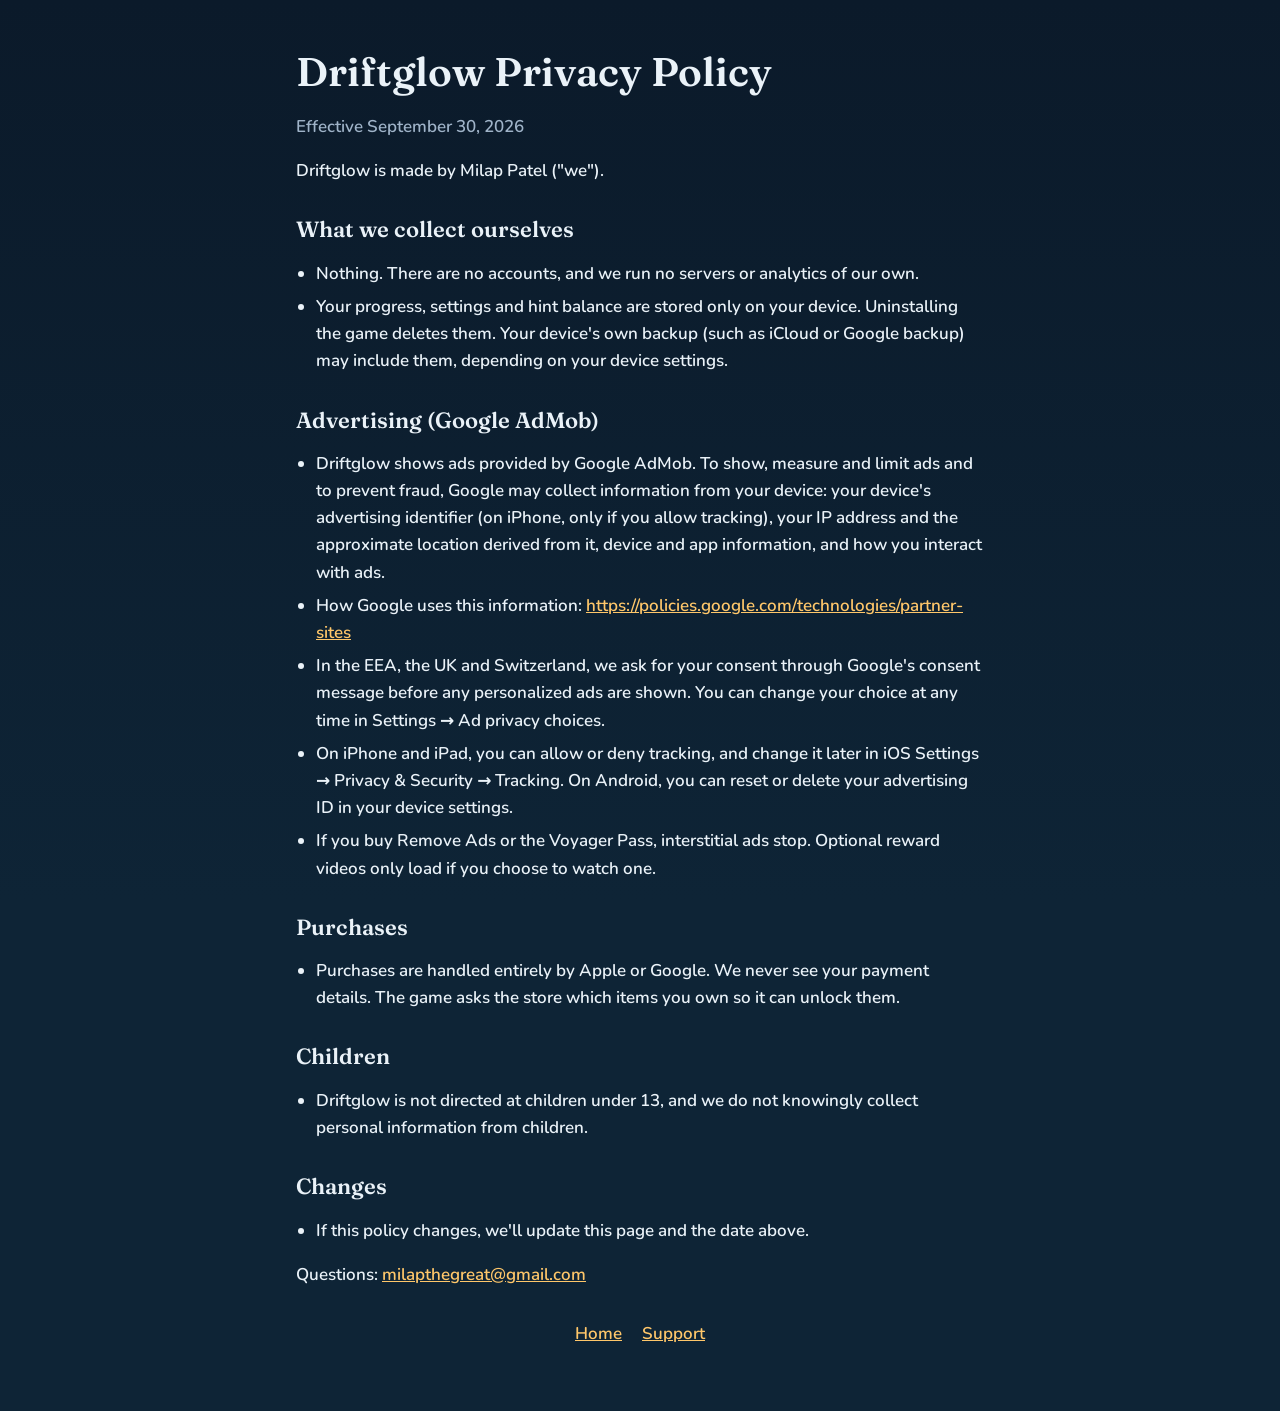
==== privacy.html @ 319fec70 "Driftglow website: home, privacy policy, support, app-ads.txt Co-Authored-By: Claude Opus 5.5 <norep" ====
<!doctype html>
<html lang="en">
<head>
  <meta charset="utf-8" />
  <meta name="viewport" content="width=device-width, initial-scale=1" />
  <title>Driftglow Privacy Policy</title>
  <link rel="icon" href="icon.png" />
  <link rel="stylesheet" href="styles.css" />
</head>
<body>
  <main>
    <h1>Driftglow Privacy Policy</h1>
    <p class="dim">Effective September 30, 2026</p>
    <p>Driftglow is made by Milap Patel ("we").</p>

    <h2>What we collect ourselves</h2>
    <ul>
      <li>Nothing. There are no accounts, and we run no servers or analytics of our own.</li>
      <li>Your progress, settings and hint balance are stored only on your device. Uninstalling the game deletes them. Your device's own backup (such as iCloud or Google backup) may include them, depending on your device settings.</li>
    </ul>

    <h2>Advertising (Google AdMob)</h2>
    <ul>
      <li>Driftglow shows ads provided by Google AdMob. To show, measure and limit ads and to prevent fraud, Google may collect information from your device: your device's advertising identifier (on iPhone, only if you allow tracking), your IP address and the approximate location derived from it, device and app information, and how you interact with ads.</li>
      <li>How Google uses this information: <a href="https://policies.google.com/technologies/partner-sites">https://policies.google.com/technologies/partner-sites</a></li>
      <li>In the EEA, the UK and Switzerland, we ask for your consent through Google's consent message before any personalized ads are shown. You can change your choice at any time in Settings → Ad privacy choices.</li>
      <li>On iPhone and iPad, you can allow or deny tracking, and change it later in iOS Settings → Privacy &amp; Security → Tracking. On Android, you can reset or delete your advertising ID in your device settings.</li>
      <li>If you buy Remove Ads or the Voyager Pass, interstitial ads stop. Optional reward videos only load if you choose to watch one.</li>
    </ul>

    <h2>Purchases</h2>
    <ul>
      <li>Purchases are handled entirely by Apple or Google. We never see your payment details. The game asks the store which items you own so it can unlock them.</li>
    </ul>

    <h2>Children</h2>
    <ul>
      <li>Driftglow is not directed at children under 13, and we do not knowingly collect personal information from children.</li>
    </ul>

    <h2>Changes</h2>
    <ul>
      <li>If this policy changes, we'll update this page and the date above.</li>
    </ul>

    <p>Questions: <a href="mailto:milapthegreat@gmail.com">milapthegreat@gmail.com</a></p>
    <nav><a href="index.html">Home</a><a href="support.html">Support</a></nav>
  </main>
</body>
</html>
---- styles.css ----
@font-face { font-family: 'Fraunces'; font-weight: 600; font-display: swap; src: url('fonts/fraunces-latin-600-normal.woff2') format('woff2'); }
@font-face { font-family: 'Nunito'; font-weight: 600; font-display: swap; src: url('fonts/nunito-latin-600-normal.woff2') format('woff2'); }
:root { --bg: #0B1A2A; --deep: #0E2436; --text: #EAF2F8; --dim: #9FB3C8; --accent: #FFC76A; --panel: rgba(255,255,255,0.07); --border: rgba(255,255,255,0.12); color-scheme: dark; }
* { box-sizing: border-box; }
html { background: var(--deep); }
body { margin: 0; min-height: 100vh; background: linear-gradient(180deg, var(--bg) 0, var(--deep) 900px) var(--deep); color: var(--text); font: 600 17px/1.6 'Nunito', system-ui, sans-serif; overflow-wrap: anywhere; }
main { max-width: 720px; margin: 0 auto; padding: 48px 16px 64px; }
h1, h2 { font-family: 'Fraunces', Georgia, serif; font-weight: 600; line-height: 1.2; }
h1 { font-size: 40px; margin: 0 0 8px; }
h2 { font-size: 22px; margin: 32px 0 8px; }
a { color: var(--accent); }
.dim { color: var(--dim); }
.card { background: var(--panel); border: 1px solid var(--border); border-radius: 16px; padding: 20px 22px; margin: 16px 0; }
.hero { text-align: center; }
.hero img { width: 128px; height: 128px; border-radius: 28px; box-shadow: 0 0 40px rgba(255,170,80,0.25); }
.badges { display: flex; gap: 12px; justify-content: center; flex-wrap: wrap; margin: 24px 0; }
.badge { display: inline-block; padding: 12px 20px; border-radius: 999px; border: 1px solid var(--border); background: var(--panel); color: var(--text); text-decoration: none; }
nav { display: flex; gap: 20px; justify-content: center; margin-top: 32px; }
footer { text-align: center; color: var(--dim); font-size: 14px; margin-top: 48px; }
ul { padding-left: 20px; }
li { margin: 6px 0; }
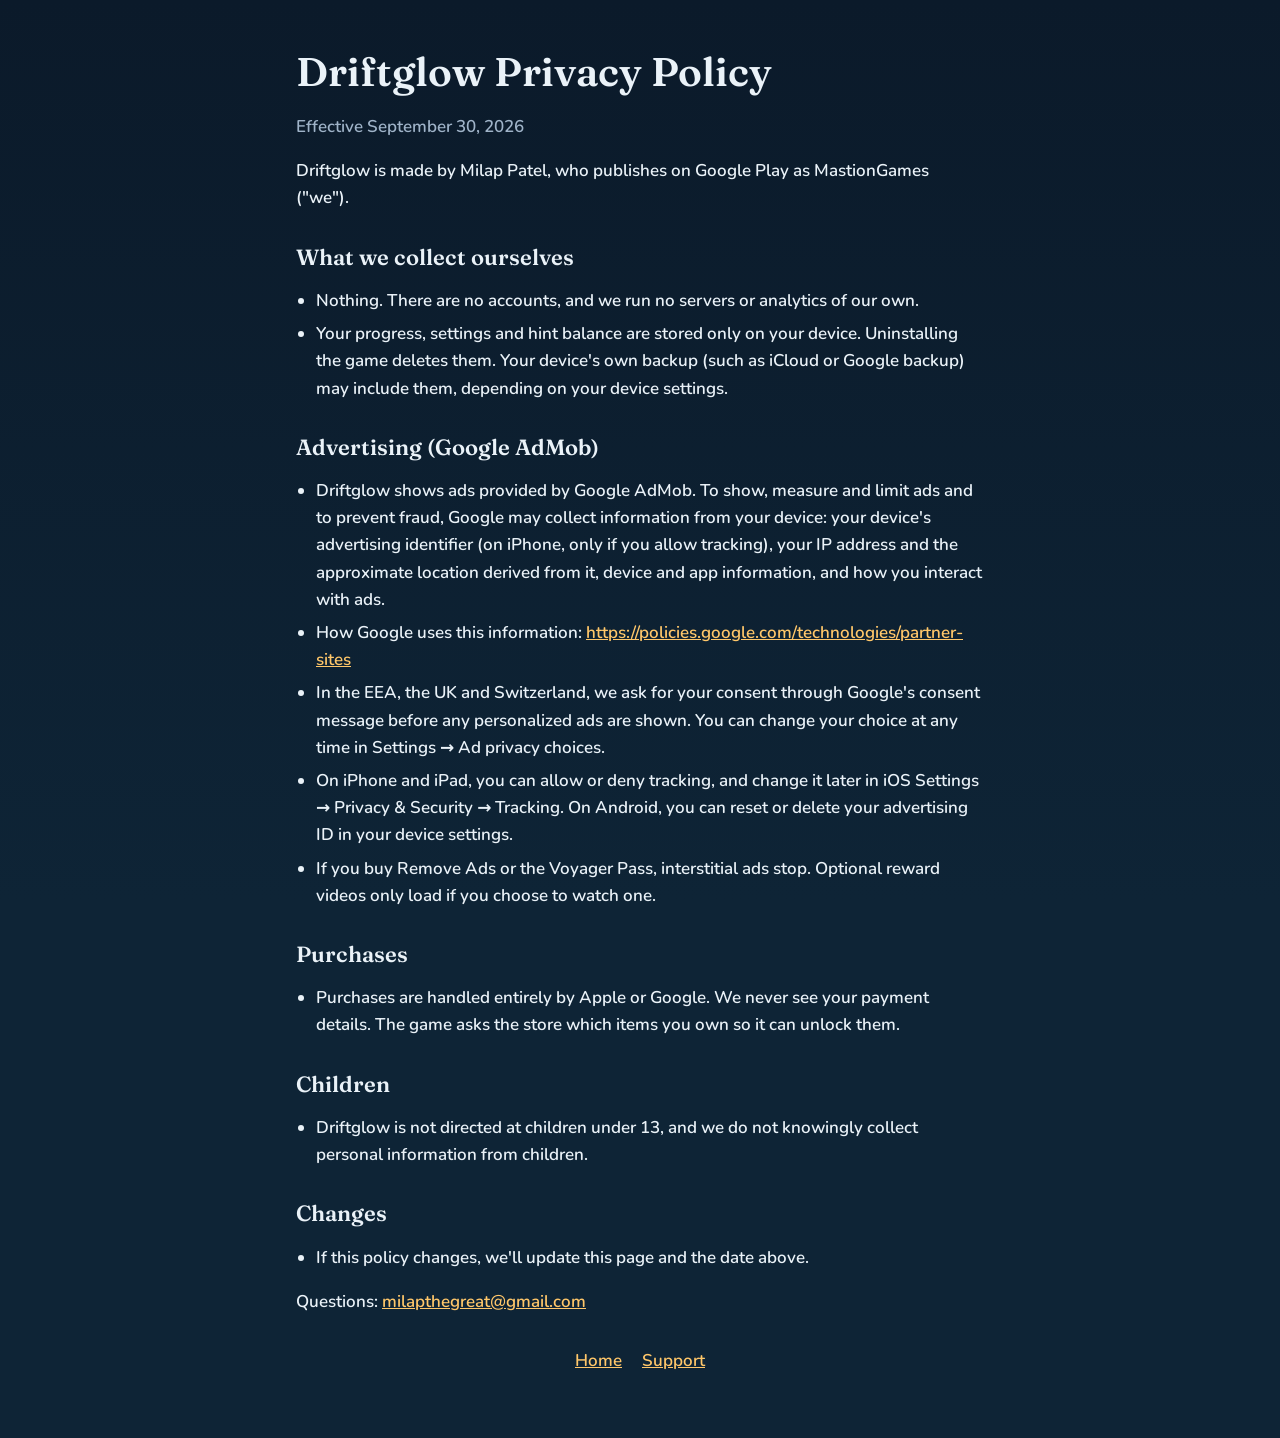
==== commit d2209f2b: "Privacy policy: name the Google Play developer account (MastionGames) Co-Authored-By: Claude Opus 5." ====
--- a/privacy.html
+++ b/privacy.html
@@ -11,7 +11,7 @@
   <main>
     <h1>Driftglow Privacy Policy</h1>
     <p class="dim">Effective September 30, 2026</p>
-    <p>Driftglow is made by Milap Patel ("we").</p>
+    <p>Driftglow is made by Milap Patel, who publishes on Google Play as MastionGames ("we").</p>
 
     <h2>What we collect ourselves</h2>
     <ul>
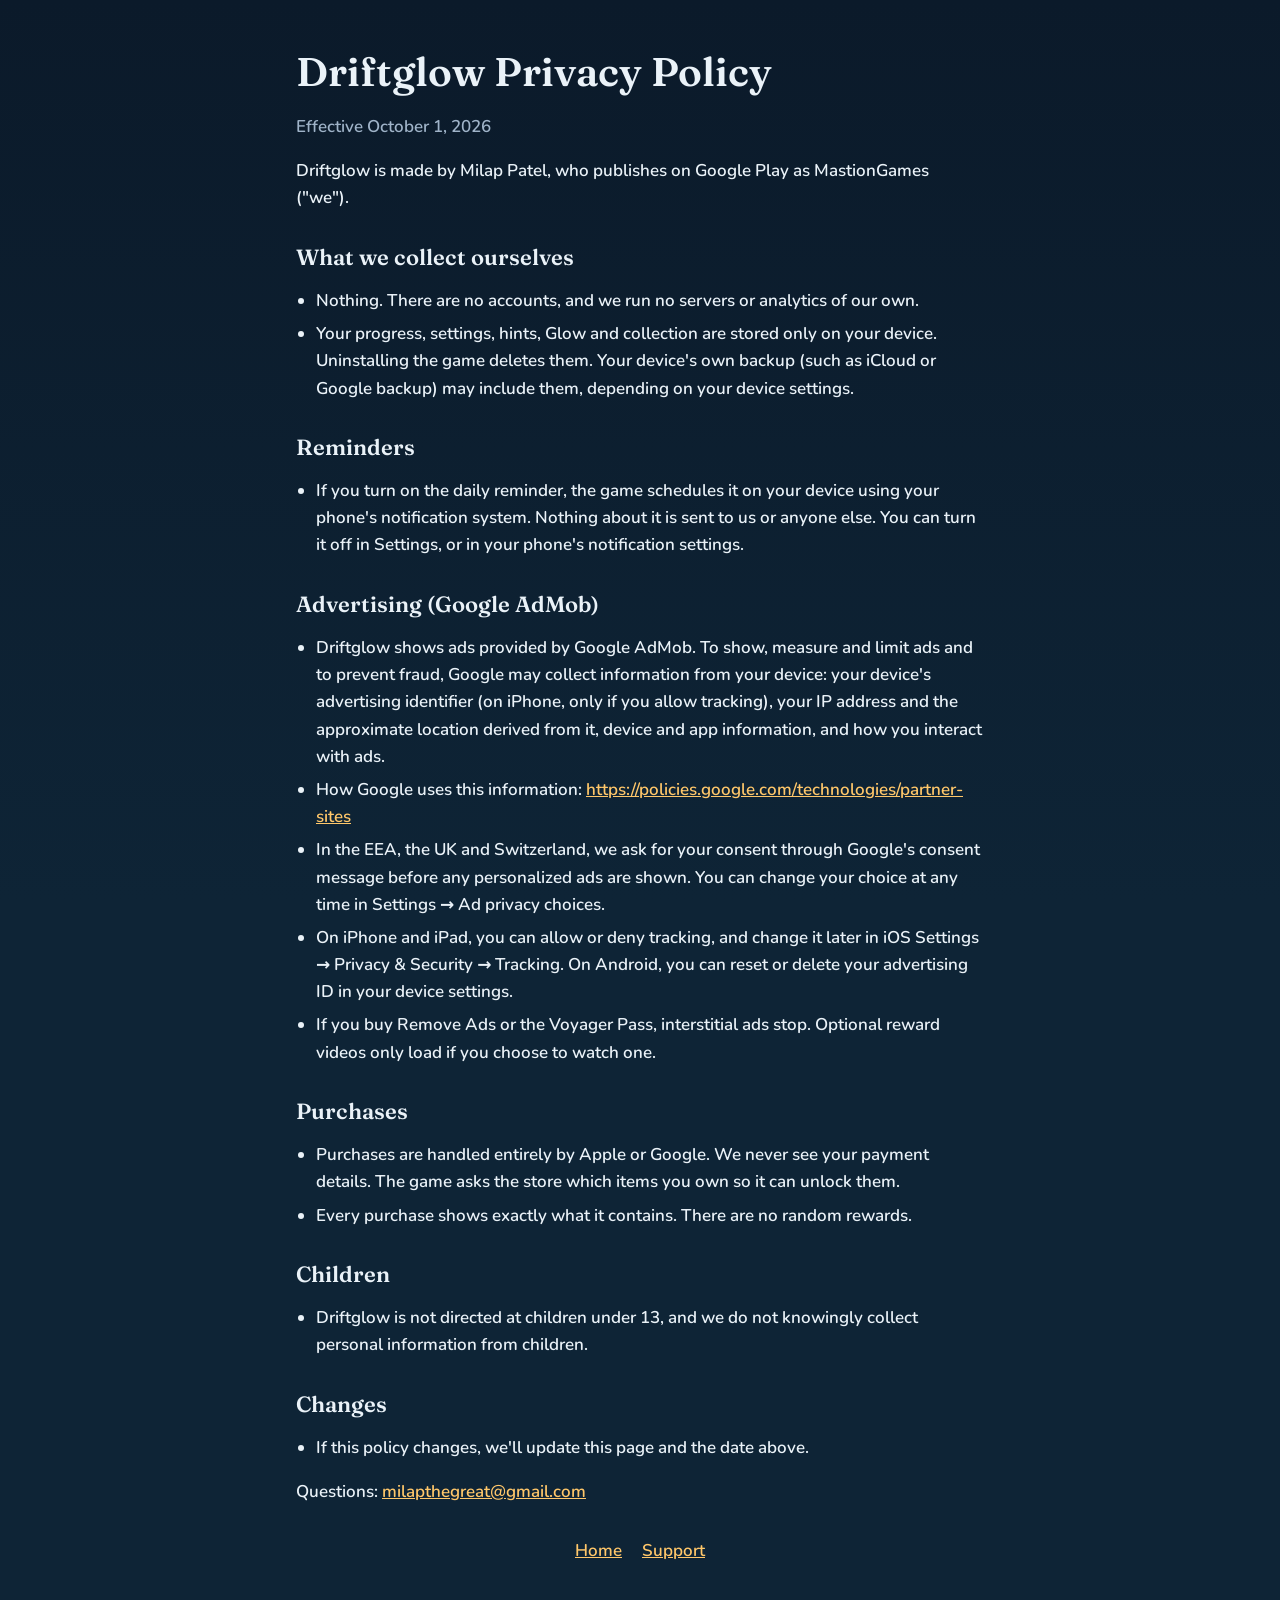
==== commit 93c26d3f: "Privacy policy: reminders and Glow (Driftglow 1.1) Co-Authored-By: Claude Opus 5.5 <noreply@anthropi" ====
--- a/privacy.html
+++ b/privacy.html
@@ -10,13 +10,18 @@
 <body>
   <main>
     <h1>Driftglow Privacy Policy</h1>
-    <p class="dim">Effective September 30, 2026</p>
+    <p class="dim">Effective October 1, 2026</p>
     <p>Driftglow is made by Milap Patel, who publishes on Google Play as MastionGames ("we").</p>
 
     <h2>What we collect ourselves</h2>
     <ul>
       <li>Nothing. There are no accounts, and we run no servers or analytics of our own.</li>
-      <li>Your progress, settings and hint balance are stored only on your device. Uninstalling the game deletes them. Your device's own backup (such as iCloud or Google backup) may include them, depending on your device settings.</li>
+      <li>Your progress, settings, hints, Glow and collection are stored only on your device. Uninstalling the game deletes them. Your device's own backup (such as iCloud or Google backup) may include them, depending on your device settings.</li>
+    </ul>
+
+    <h2>Reminders</h2>
+    <ul>
+      <li>If you turn on the daily reminder, the game schedules it on your device using your phone's notification system. Nothing about it is sent to us or anyone else. You can turn it off in Settings, or in your phone's notification settings.</li>
     </ul>
 
     <h2>Advertising (Google AdMob)</h2>
@@ -31,6 +36,7 @@
     <h2>Purchases</h2>
     <ul>
       <li>Purchases are handled entirely by Apple or Google. We never see your payment details. The game asks the store which items you own so it can unlock them.</li>
+      <li>Every purchase shows exactly what it contains. There are no random rewards.</li>
     </ul>
 
     <h2>Children</h2>
